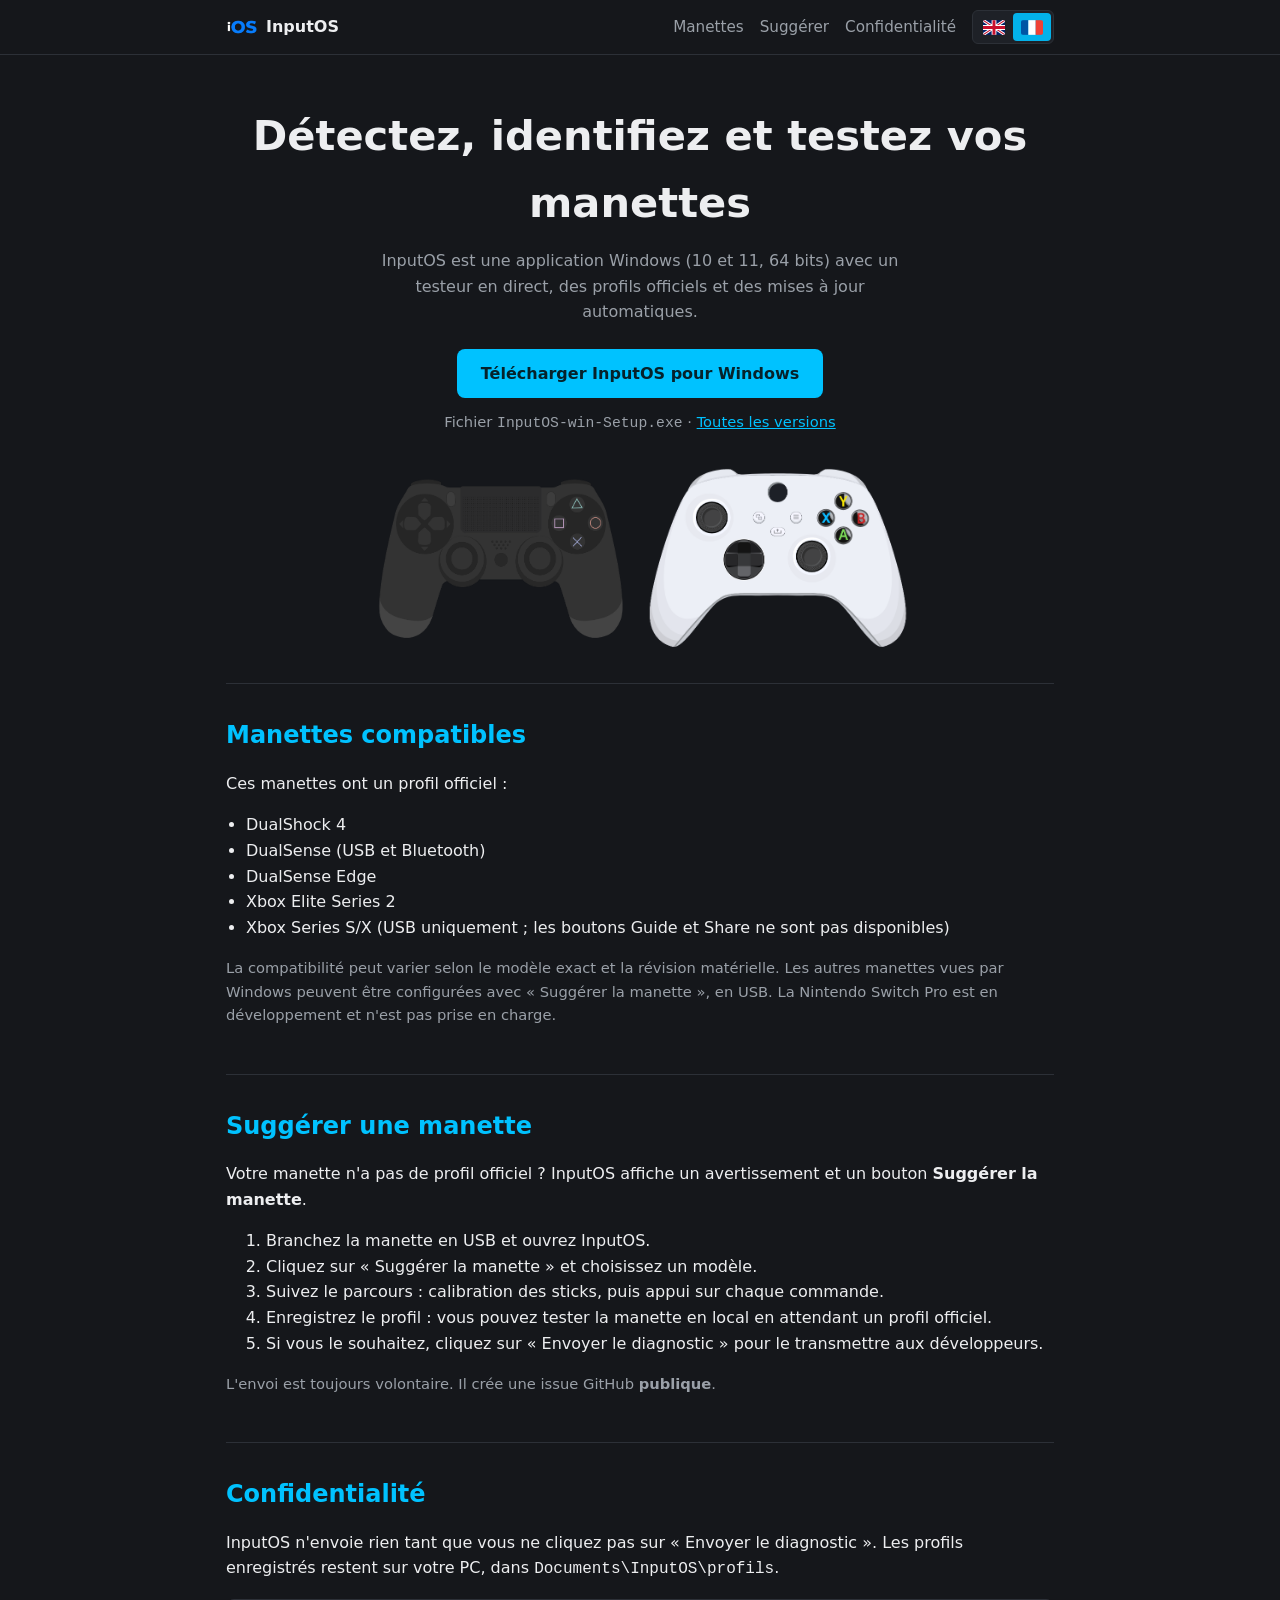
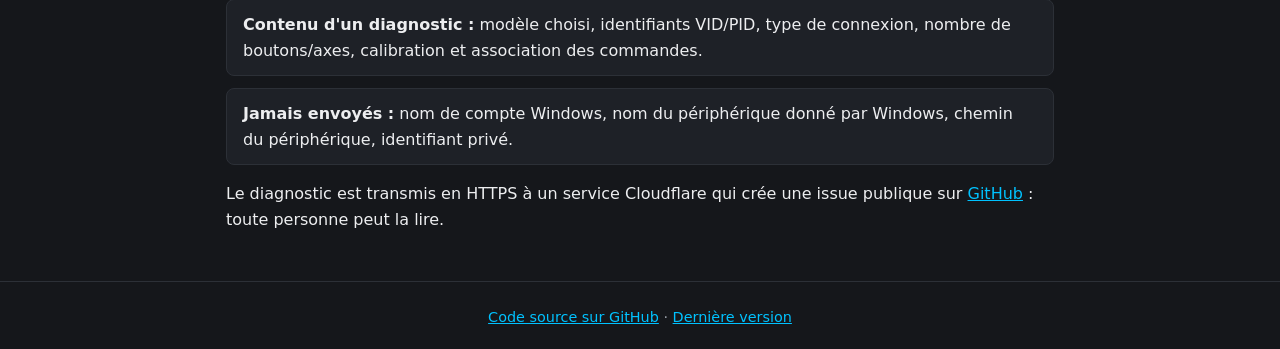
==== docs/fr/index.html @ 03990132 "Add GitHub Pages site (EN/FR) Co-Authored-By: Claude Sonnet 5.5 <noreply@anthropic.com>" ====
<!doctype html>
<html lang="fr">
<head>
<meta charset="utf-8">
<meta name="viewport" content="width=device-width,initial-scale=1">
<title>InputOS — détecter et tester vos manettes</title>
<meta name="description" content="InputOS est une application Windows qui détecte, identifie et teste vos manettes.">
<link rel="icon" href="../assets/iOSWhite.png">
<link rel="stylesheet" href="../assets/style.css">
</head>
<body>
<header><div class="wrap">
  <a class="brand" href="#"><img src="../assets/iOSWhite.png" alt="">InputOS</a>
  <nav>
    <a href="#manettes">Manettes</a>
    <a href="#suggerer">Suggérer</a>
    <a href="#confidentialite">Confidentialité</a>
    <a class="lang fr" href="../" aria-label="English">
      <span class="off"><svg viewBox="0 0 60 40"><rect width="60" height="40" fill="#012169"/><path d="M0 0l60 40M60 0L0 40" stroke="#fff" stroke-width="8"/><path d="M0 0l60 40M60 0L0 40" stroke="#C8102E" stroke-width="3"/><path d="M30 0v40M0 20h60" stroke="#fff" stroke-width="13"/><path d="M30 0v40M0 20h60" stroke="#C8102E" stroke-width="8"/></svg></span>
      <span class="on"><svg viewBox="0 0 3 2"><rect width="1" height="2" fill="#0055A4"/><rect x="1" width="1" height="2" fill="#fff"/><rect x="2" width="1" height="2" fill="#EF4135"/></svg></span>
    </a>
  </nav>
</div></header>

<main class="wrap">
  <div class="hero">
    <h1>Détectez, identifiez et testez vos manettes</h1>
    <p>InputOS est une application Windows (10 et 11, 64 bits) avec un testeur en direct, des profils officiels et des mises à jour automatiques.</p>
    <a class="btn" href="https://github.com/SomnyFR/InputOS/releases/latest/download/InputOS-win-Setup.exe">Télécharger InputOS pour Windows</a>
    <p class="note" style="margin-top:12px">Fichier <code>InputOS-win-Setup.exe</code> · <a href="https://github.com/SomnyFR/InputOS/releases/latest">Toutes les versions</a></p>
    <div class="imgs">
      <img src="../assets/ps4-controller.png" alt="Manette PlayStation" loading="lazy">
      <img src="../assets/xbox-controller.png" alt="Manette Xbox" loading="lazy">
    </div>
  </div>

  <section id="manettes">
    <h2>Manettes compatibles</h2>
    <p>Ces manettes ont un profil officiel :</p>
    <ul>
      <li>DualShock 4</li>
      <li>DualSense (USB et Bluetooth)</li>
      <li>DualSense Edge</li>
      <li>Xbox Elite Series 2</li>
      <li>Xbox Series S/X (USB uniquement ; les boutons Guide et Share ne sont pas disponibles)</li>
    </ul>
    <p class="note">La compatibilité peut varier selon le modèle exact et la révision matérielle. Les autres manettes vues par Windows peuvent être configurées avec « Suggérer la manette », en USB. La Nintendo Switch Pro est en développement et n'est pas prise en charge.</p>
  </section>

  <section id="suggerer">
    <h2>Suggérer une manette</h2>
    <p>Votre manette n'a pas de profil officiel ? InputOS affiche un avertissement et un bouton <strong>Suggérer la manette</strong>.</p>
    <ol>
      <li>Branchez la manette en USB et ouvrez InputOS.</li>
      <li>Cliquez sur « Suggérer la manette » et choisissez un modèle.</li>
      <li>Suivez le parcours : calibration des sticks, puis appui sur chaque commande.</li>
      <li>Enregistrez le profil : vous pouvez tester la manette en local en attendant un profil officiel.</li>
      <li>Si vous le souhaitez, cliquez sur « Envoyer le diagnostic » pour le transmettre aux développeurs.</li>
    </ol>
    <p class="note">L'envoi est toujours volontaire. Il crée une issue GitHub <strong>publique</strong>.</p>
  </section>

  <section id="confidentialite">
    <h2>Confidentialité</h2>
    <p>InputOS n'envoie rien tant que vous ne cliquez pas sur « Envoyer le diagnostic ». Les profils enregistrés restent sur votre PC, dans <code>Documents\InputOS\profils</code>.</p>
    <div class="card">
      <strong>Contenu d'un diagnostic :</strong> modèle choisi, identifiants VID/PID, type de connexion, nombre de boutons/axes, calibration et association des commandes.
    </div>
    <div class="card">
      <strong>Jamais envoyés :</strong> nom de compte Windows, nom du périphérique donné par Windows, chemin du périphérique, identifiant privé.
    </div>
    <p>Le diagnostic est transmis en HTTPS à un service Cloudflare qui crée une issue publique sur <a href="https://github.com/SomnyFR/InputOS/issues">GitHub</a> : toute personne peut la lire.</p>
  </section>
</main>

<footer><div class="wrap">
  <a href="https://github.com/SomnyFR/InputOS">Code source sur GitHub</a> · <a href="https://github.com/SomnyFR/InputOS/releases/latest">Dernière version</a>
</div></footer>
<script>document.querySelector(".lang").addEventListener("click",function(e){var a=this;if(a.classList.contains("go"))return;e.preventDefault();a.classList.add("go");setTimeout(function(){location.href=a.href},320)})</script>
</body>
</html>
---- docs/assets/style.css ----
:root{--bg:#15171B;--fg:#EDEEF0;--accent:#00C2FF;--panel:#1E2127;--border:#2C3037;--muted:#9AA0A8}
*{box-sizing:border-box}
html{scroll-behavior:smooth}
body{margin:0;background:var(--bg);color:var(--fg);font:16px/1.6 "Segoe UI",system-ui,sans-serif}
a{color:var(--accent)}
.wrap{max-width:860px;margin:0 auto;padding:0 16px}
header{border-bottom:1px solid var(--border);position:sticky;top:0;background:var(--bg);z-index:1}
header .wrap{display:flex;flex-wrap:wrap;align-items:center;gap:8px 20px;padding-top:10px;padding-bottom:10px}
.brand{display:flex;align-items:center;gap:8px;font-weight:700;color:var(--fg);text-decoration:none}
.brand img{width:32px;height:32px}
nav{display:flex;flex-wrap:wrap;align-items:center;gap:8px 16px;margin-left:auto;font-size:.95rem}
nav a{text-decoration:none;color:var(--muted)}
nav a:hover{color:var(--accent)}
.hero{text-align:center;padding:48px 0 32px}
.hero h1{font-size:clamp(1.8rem,6vw,2.6rem);margin:0 0 12px}
.hero p{color:var(--muted);max-width:560px;margin:0 auto 24px}
.imgs{display:flex;justify-content:center;gap:16px;margin-top:32px}
.imgs img{width:calc(50% - 8px);max-width:260px;height:auto}
.btn{display:inline-block;background:var(--accent);color:#06222B;font-weight:700;padding:12px 24px;border-radius:8px;text-decoration:none}
.btn:hover{filter:brightness(1.1)}
section{padding:32px 0;border-top:1px solid var(--border)}
h2{margin:0 0 12px;color:var(--accent)}
ul{padding-left:20px}
.card{background:var(--panel);border:1px solid var(--border);border-radius:8px;padding:12px 16px;margin:12px 0}
.note{color:var(--muted);font-size:.92rem}
footer{border-top:1px solid var(--border);padding:24px 0;color:var(--muted);font-size:.9rem;text-align:center}
.lang{position:relative;display:flex;width:82px;height:34px;border:1px solid var(--border);border-radius:6px;background:var(--panel);padding:2px;text-decoration:none;flex:none}
.lang::before{content:"";position:absolute;top:2px;left:2px;width:38px;height:28px;border-radius:4px;background:var(--accent);opacity:.9;transition:transform .3s cubic-bezier(.4,0,.2,1)}
.lang.fr::before{transform:translateX(38px)}
.lang.go::before{transform:translateX(38px)}
.lang.fr.go::before{transform:translateX(0)}
.lang span{position:relative;flex:1;display:flex;align-items:center;justify-content:center;gap:4px;font-size:.7rem;font-weight:700;color:var(--muted);transition:color .3s}
.lang span svg{width:22px;height:15px;border-radius:2px}
.lang .on{color:#06222B}
.lang.go .on{color:var(--muted)}
.lang.go .off{color:#06222B}
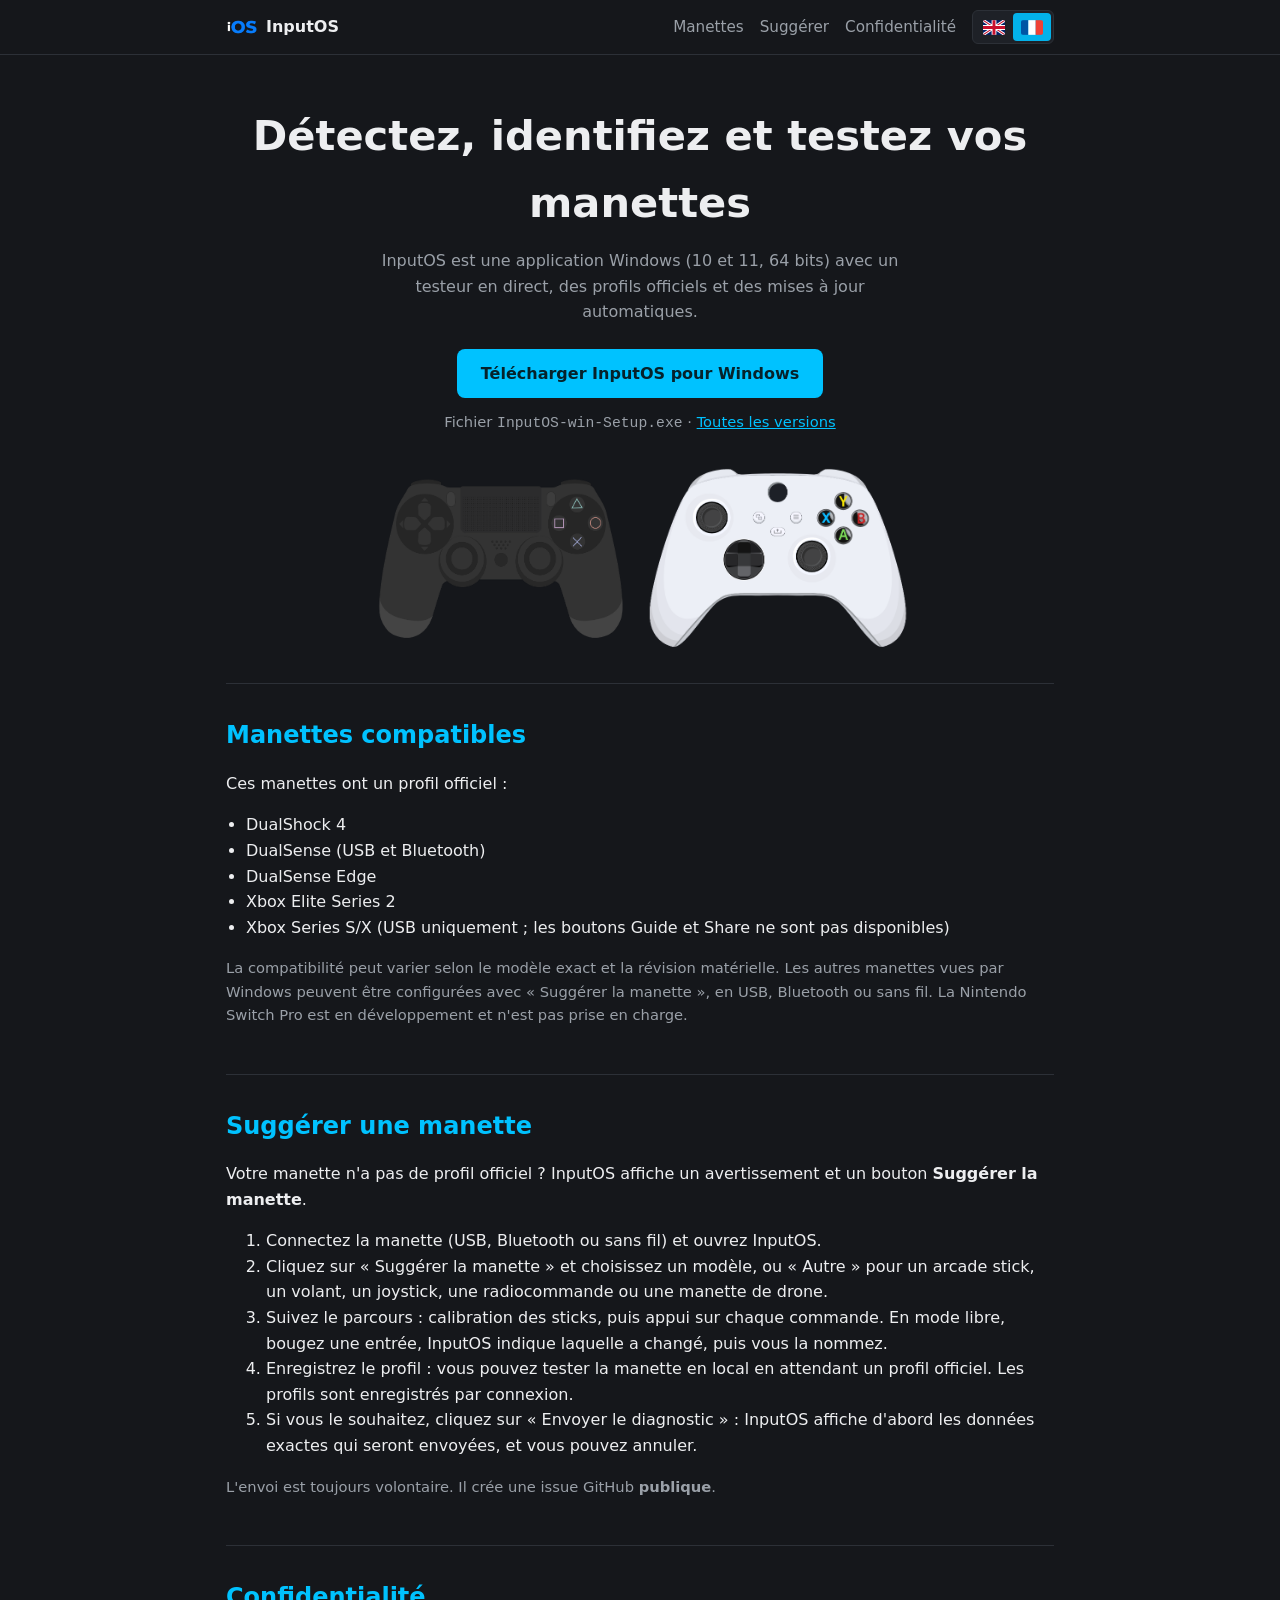
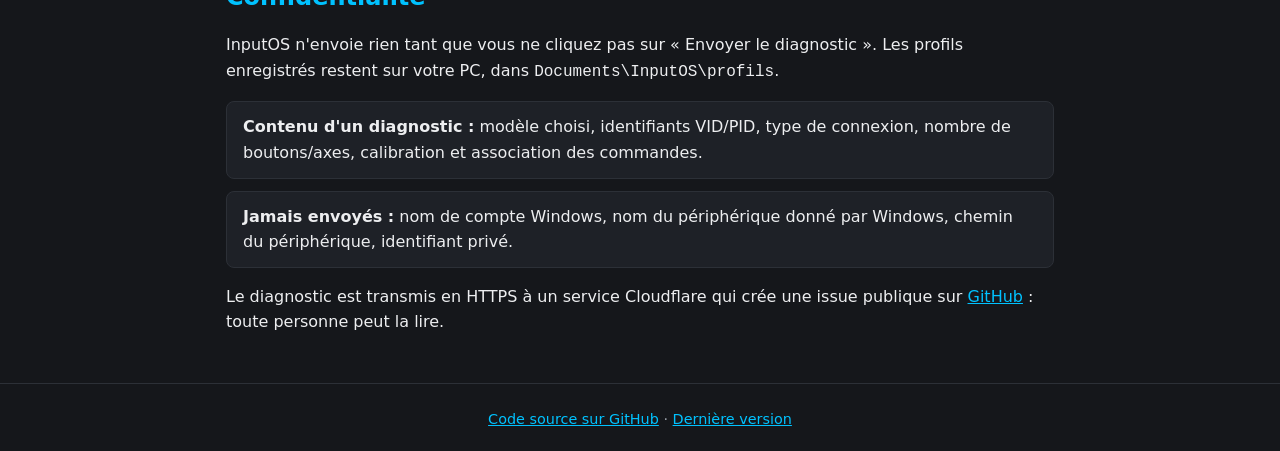
==== commit ef28da19: "Site : Suggérer en USB/Bluetooth/sans fil, mode libre, aperçu avant envoi (v1.2.1)" ====
--- a/docs/fr/index.html
+++ b/docs/fr/index.html
@@ -44,18 +44,18 @@
       <li>Xbox Elite Series 2</li>
       <li>Xbox Series S/X (USB uniquement ; les boutons Guide et Share ne sont pas disponibles)</li>
     </ul>
-    <p class="note">La compatibilité peut varier selon le modèle exact et la révision matérielle. Les autres manettes vues par Windows peuvent être configurées avec « Suggérer la manette », en USB. La Nintendo Switch Pro est en développement et n'est pas prise en charge.</p>
+    <p class="note">La compatibilité peut varier selon le modèle exact et la révision matérielle. Les autres manettes vues par Windows peuvent être configurées avec « Suggérer la manette », en USB, Bluetooth ou sans fil. La Nintendo Switch Pro est en développement et n'est pas prise en charge.</p>
   </section>
 
   <section id="suggerer">
     <h2>Suggérer une manette</h2>
     <p>Votre manette n'a pas de profil officiel ? InputOS affiche un avertissement et un bouton <strong>Suggérer la manette</strong>.</p>
     <ol>
-      <li>Branchez la manette en USB et ouvrez InputOS.</li>
-      <li>Cliquez sur « Suggérer la manette » et choisissez un modèle.</li>
-      <li>Suivez le parcours : calibration des sticks, puis appui sur chaque commande.</li>
-      <li>Enregistrez le profil : vous pouvez tester la manette en local en attendant un profil officiel.</li>
-      <li>Si vous le souhaitez, cliquez sur « Envoyer le diagnostic » pour le transmettre aux développeurs.</li>
+      <li>Connectez la manette (USB, Bluetooth ou sans fil) et ouvrez InputOS.</li>
+      <li>Cliquez sur « Suggérer la manette » et choisissez un modèle, ou « Autre » pour un arcade stick, un volant, un joystick, une radiocommande ou une manette de drone.</li>
+      <li>Suivez le parcours : calibration des sticks, puis appui sur chaque commande. En mode libre, bougez une entrée, InputOS indique laquelle a changé, puis vous la nommez.</li>
+      <li>Enregistrez le profil : vous pouvez tester la manette en local en attendant un profil officiel. Les profils sont enregistrés par connexion.</li>
+      <li>Si vous le souhaitez, cliquez sur « Envoyer le diagnostic » : InputOS affiche d'abord les données exactes qui seront envoyées, et vous pouvez annuler.</li>
     </ol>
     <p class="note">L'envoi est toujours volontaire. Il crée une issue GitHub <strong>publique</strong>.</p>
   </section>
